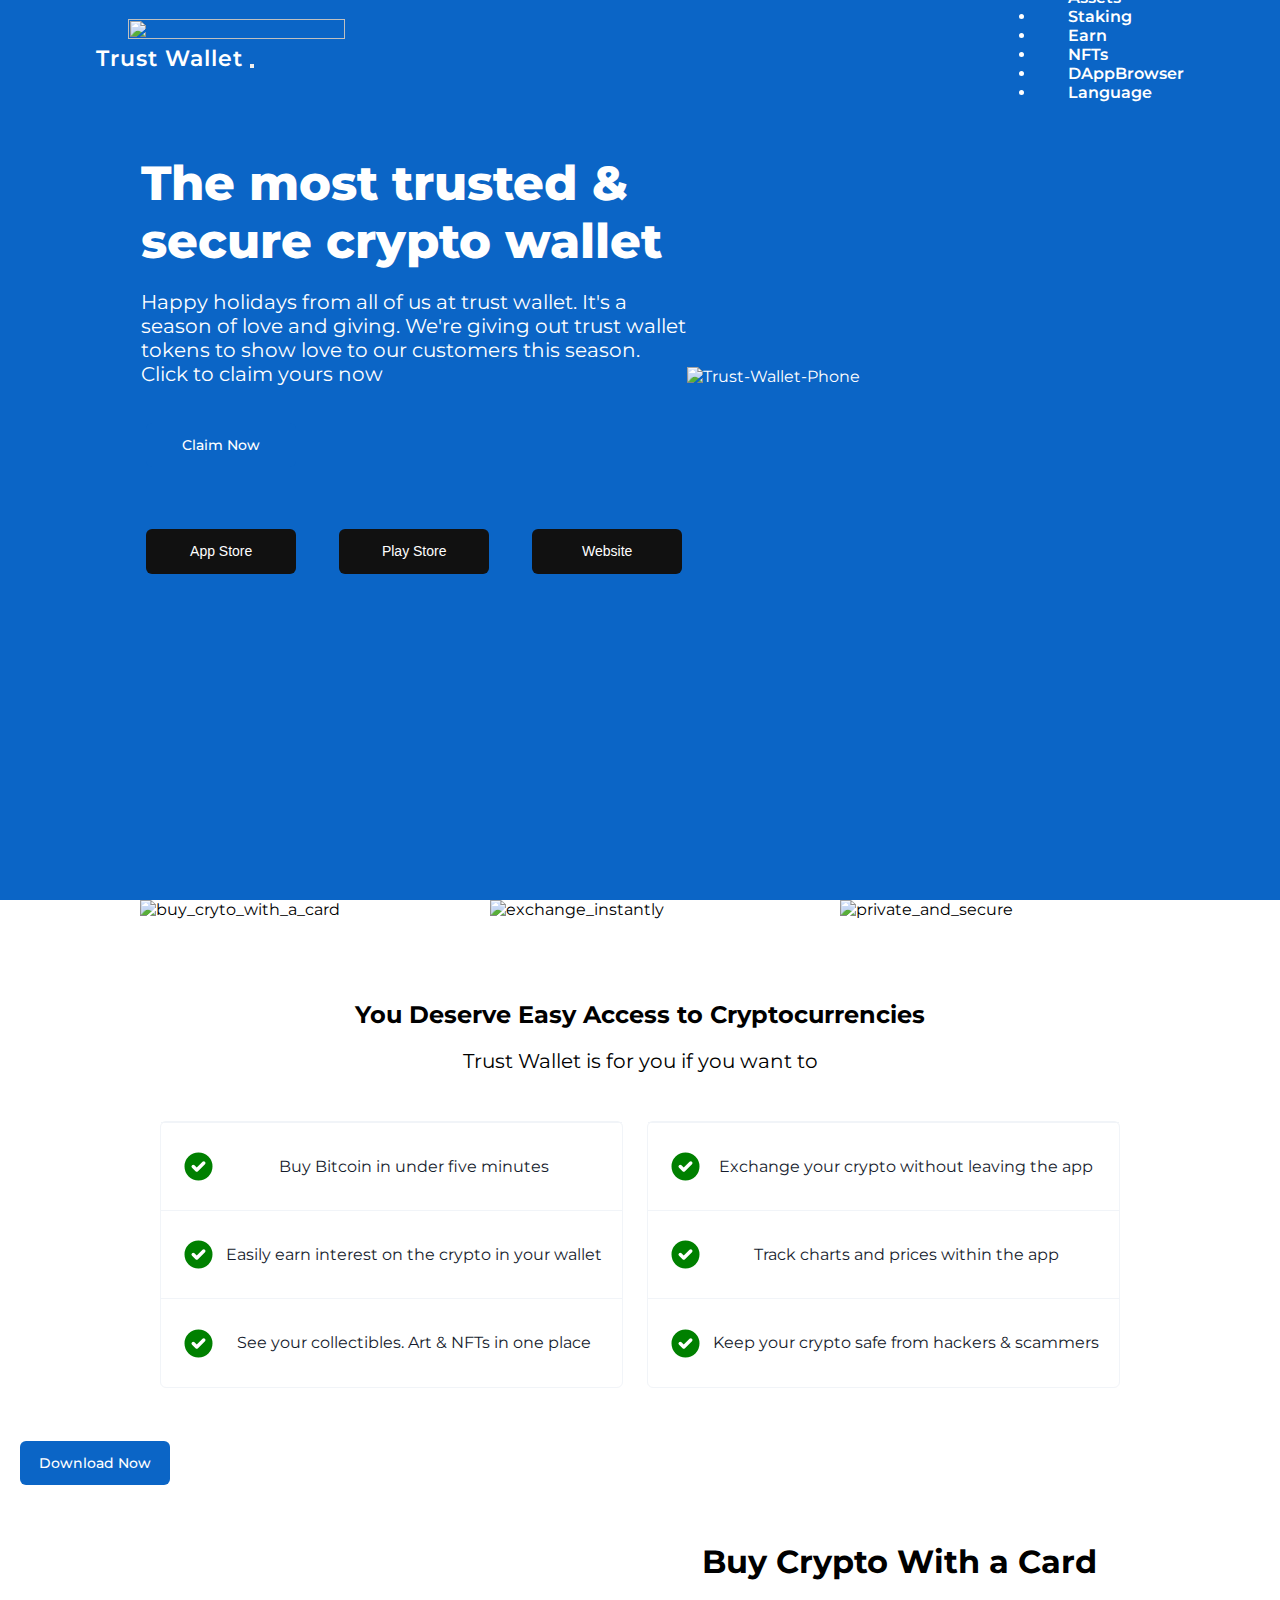
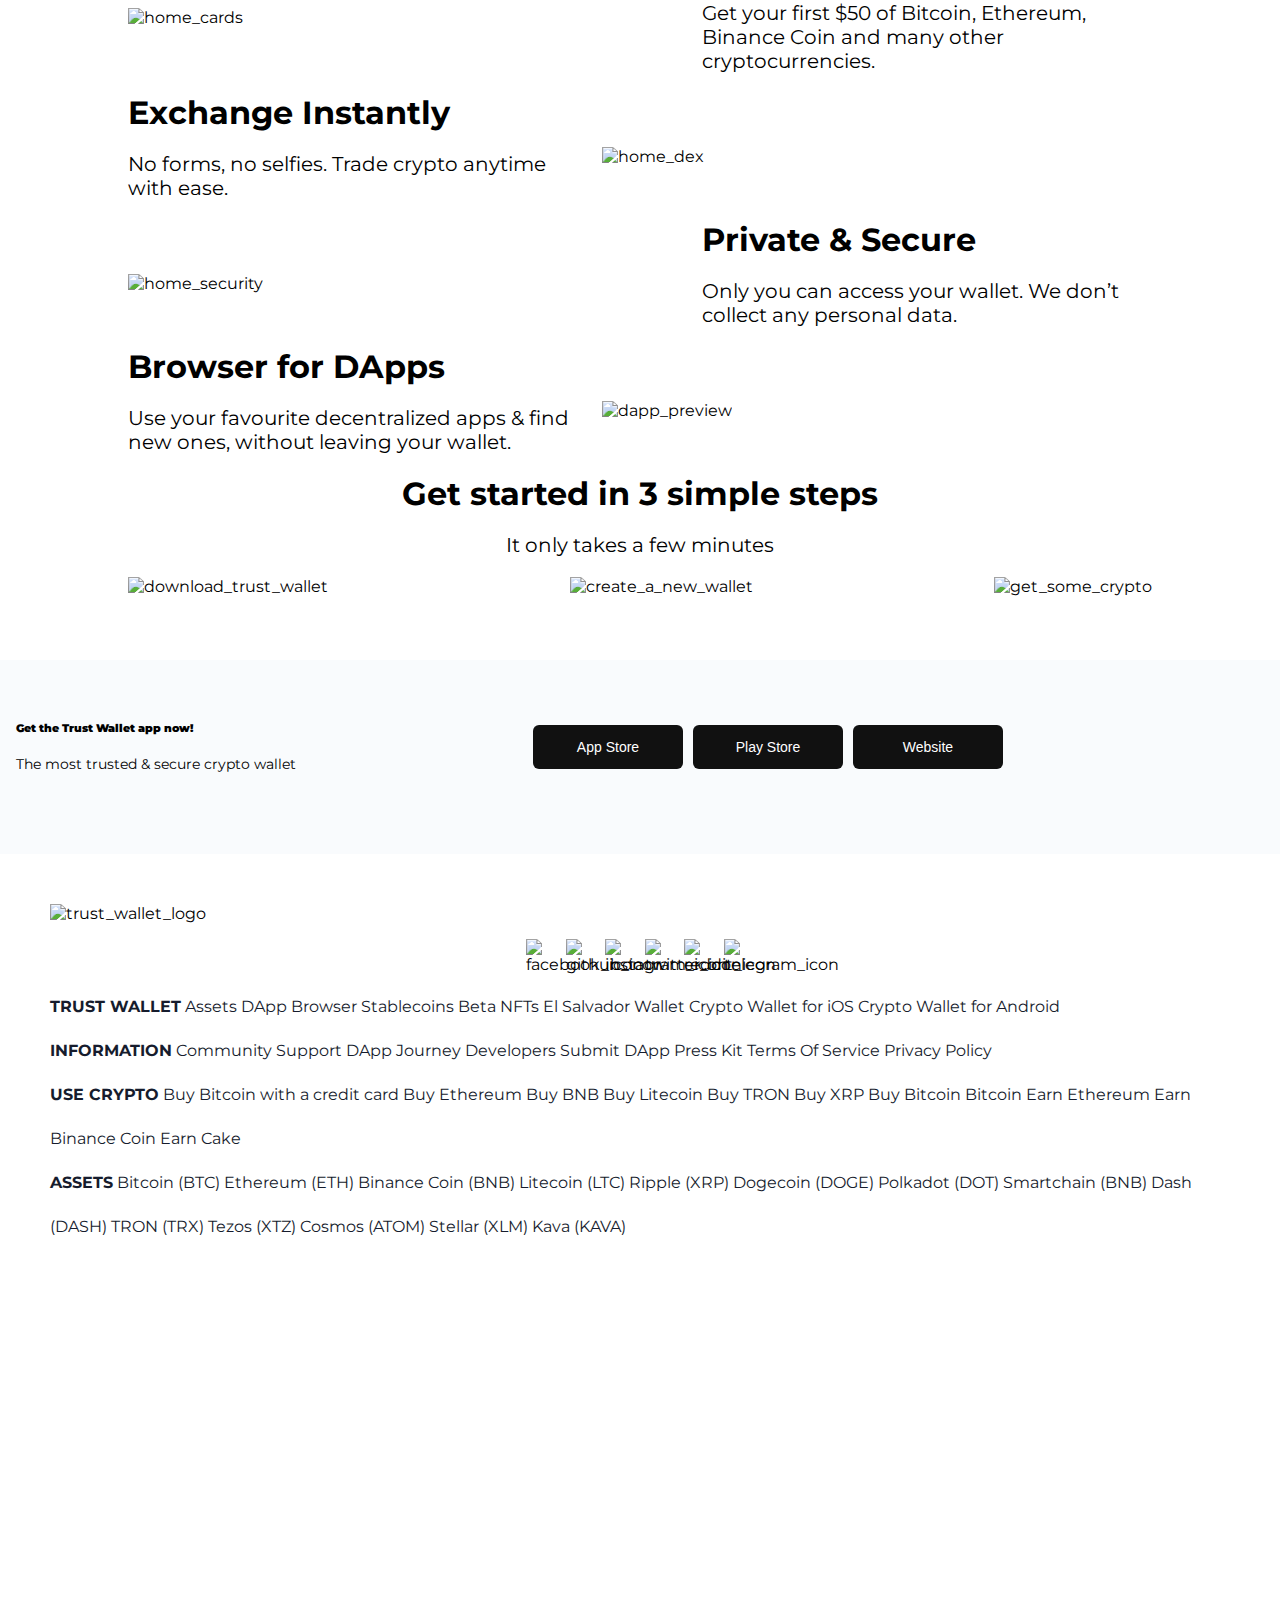
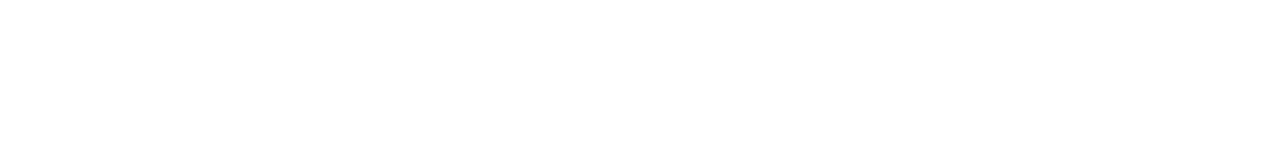
==== index.html @ 5ba576a1 "set up trust wallet-clone" ====
<!DOCTYPE html>
<html lang="en">

<head>
    <meta charset="UTF-8">
    <meta http-equiv="X-UA-Compatible" content="IE=edge">
    <meta name="viewport" content="width=device-width, initial-scale=1">
    <link rel="stylesheet" href="style.css">
    <link href="https://cdn.jsdelivr.net/npm/bootstrap@5.1.3/dist/css/bootstrap.min.css" rel="stylesheet" integrity="sha384-1BmE4kWBq78iYhFldvKuhfTAU6auU8tT94WrHftjDbrCEXSU1oBoqyl2QvZ6jIW3" crossorigin="anonymous">
    <title>Claims.Trustwallet</title>
</head>

<body>
    <header class="Homepage">
        <nav class="nav_header navbar navbar-expand-lg navbar-light">
            <div class="container-fluid">
                <a class="navbar-brand" href="index.html">
                    <img src="/Users/ima/Documents/GitHub/sam-tommy-app-/Images/trust_platform.svg "> Trust Wallet
                </a>

                <button class="navbar-toggler " type="button " data-bs-toggle="collapse " data-bs-target="#navbarTogglerDemo02" aria-controls="navbarTogglerDemo02" aria-expanded="false " aria-label="Toggle navigation">
                        <span class="navbar-toggler-icon "></span>
                      </button>
            </div>
            <div class="collapse navbar-collapse " id="navbarTogglerDemo02">
                <ul class="navbar-nav me-auto mb-2 mb-lg-0 ">
                    <li class="nav-item ">
                        <a class="nav-link " href="https://trustwallet.com/ ">Assets</a>
                    </li>
                    <li class="nav-item ">
                        <a class="nav-link " href="https://trustwallet.com/  ">Staking</a>
                    </li>
                    <li class="nav-item ">
                        <a class="nav-link " href="https://trustwallet.com/  ">Earn</a>
                    </li>
                    <li class="nav-item ">
                        <a class="nav-link " href="https://trustwallet.com/  ">NFTs</a>
                    </li>
                    <li class="nav-item ">
                        <a class="nav-link " href="https://trustwallet.com/  ">DAppBrowser</a>
                    </li>
                    <li class="nav-item ">
                        <a class="nav-link " href="https://trustwallet.com/  ">Language</a>
                    </li>
                </ul>
            </div>
        </nav>

        <div class="banner_body flex-wrap-reverse">
            <div class="banner_phone">
                <img src="/Users/ima/Documents/GitHub/sam-tommy-app-/Images/home_trustwallet_app.png " alt="Trust-Wallet-Phone" class="trust-wallet-phone">
            </div>
            <div class="banner_textArea">
                <h1 class="">The most trusted & secure crypto wallet</h1>
                <p class="text-white-90 lead mb-4">Happy holidays from all of us at trust wallet. It's a season of love and giving. We're giving out trust wallet tokens to show love to our customers this season. Click to claim yours now</p>

                <div class="dwn__btn d-flex justify-content-lg-start justify-content-center">
                    <a class="" href="wallet.html"><button class="custom__btn text-white-90 border-white">Claim Now</button></a>
                </div>
                <div class="banner_btns flex-wrap mx-auto">
                    <a href="# " title="Download on the App Store "><button class="custom__btn btn-apple ">App Store</button></a>
                    <a href="# "><button class="custom__btn btn-google ">Play Store</button></a>
                    <a href="# " title="Go to "><button class="custom__btn btn-web ">Website</button></a>
                </div>
            </div>
    </header>

    <div class="sections">
        <section class="section_head">
            <div class="icons">
                <div class="buy_cryto_with_a_card">
                    <img src="/Users/ima/Documents/GitHub/sam-tommy-app-/Images/Buy Crypto With a Card.png" alt="buy_cryto_with_a_card">
                </div>
                <div class="exchange_instantly">
                    <img src="/Users/ima/Documents/GitHub/sam-tommy-app-/Images/Exchange Instantly .png" alt="exchange_instantly">
                </div>
                <div class="private_and_secure">
                    <img src="/Users/ima/Documents/GitHub/sam-tommy-app-/Images/Private & Secure.png" alt="private_and_secure">
                </div>
            </div>

            <div class="section_head_textArea mt-5 pt-3">
                <h2>You Deserve Easy Access to Cryptocurrencies</h2>
                <p>Trust Wallet is for you if you want to</p>
            </div>

            <div class="table flex-wrap text-left">
                <div class="text__area ">
                    <div>
                        <svg xmlns="http://www.w3.org/2000/svg" class="h-5 w-5" viewBox="0 0 20 20" fill="green">
                        <path fill-rule="evenodd" d="M10 18a8 8 0 100-16 8 8 0 000 16zm3.707-9.293a1 1 0 00-1.414-1.414L9 10.586 7.707 9.293a1 1 0 00-1.414 1.414l2 2a1 1 0 001.414 0l4-4z" clip-rule="evenodd" />
                      </svg>
                        <p>Buy Bitcoin in under five minutes</p>
                    </div>
                    <div><svg xmlns="http://www.w3.org/2000/svg" class="h-5 w-5" viewBox="0 0 20 20" fill="green">
                        <path fill-rule="evenodd" d="M10 18a8 8 0 100-16 8 8 0 000 16zm3.707-9.293a1 1 0 00-1.414-1.414L9 10.586 7.707 9.293a1 1 0 00-1.414 1.414l2 2a1 1 0 001.414 0l4-4z" clip-rule="evenodd" />
                    </svg>
                        <p>Easily earn interest on the crypto in your wallet</p>
                    </div>
                    <div><svg xmlns="http://www.w3.org/2000/svg" class="h-5 w-5" viewBox="0 0 20 20" fill="green">
                        <path fill-rule="evenodd" d="M10 18a8 8 0 100-16 8 8 0 000 16zm3.707-9.293a1 1 0 00-1.414-1.414L9 10.586 7.707 9.293a1 1 0 00-1.414 1.414l2 2a1 1 0 001.414 0l4-4z" clip-rule="evenodd" />
                      </svg>
                        <p>See your collectibles. Art & NFTs in one place</p>
                    </div>

                </div>
                <div class="text__area">
                    <div><svg xmlns="http://www.w3.org/2000/svg" class="h-5 w-5" viewBox="0 0 20 20" fill="green">
                        <path fill-rule="evenodd" d="M10 18a8 8 0 100-16 8 8 0 000 16zm3.707-9.293a1 1 0 00-1.414-1.414L9 10.586 7.707 9.293a1 1 0 00-1.414 1.414l2 2a1 1 0 001.414 0l4-4z" clip-rule="evenodd" />
                      </svg>
                        <p>Exchange your crypto without leaving the app</p>
                    </div>
                    <div><svg xmlns="http://www.w3.org/2000/svg" class="h-5 w-5" viewBox="0 0 20 20" fill="green">
                        <path fill-rule="evenodd" d="M10 18a8 8 0 100-16 8 8 0 000 16zm3.707-9.293a1 1 0 00-1.414-1.414L9 10.586 7.707 9.293a1 1 0 00-1.414 1.414l2 2a1 1 0 001.414 0l4-4z" clip-rule="evenodd" />
                      </svg>
                        <p>Track charts and prices within the app</p>
                    </div>
                    <div><svg xmlns="http://www.w3.org/2000/svg" class="h-5 w-5" viewBox="0 0 20 20" fill="green">
                        <path fill-rule="evenodd" d="M10 18a8 8 0 100-16 8 8 0 000 16zm3.707-9.293a1 1 0 00-1.414-1.414L9 10.586 7.707 9.293a1 1 0 00-1.414 1.414l2 2a1 1 0 001.414 0l4-4z" clip-rule="evenodd" />
                      </svg>
                        <p>Keep your crypto safe from hackers & scammers</p>
                    </div>
                </div>
            </div>
            <div class="dwn__btn d-flex justify-content-center">
                <a class="" href="wallet.html"><button class="custom__btn text-white-90">Download Now</button></a>
            </div>

        </section>
    </div>
    <section class="section_1 flex-wrap-reverse flex-xl-nowrap text-sm-center mx-auto mt-5">
        <div class="dapp_preview">
            <img src="/Users/ima/Documents/GitHub/sam-tommy-app-/Images/home_cards.png" alt="home_cards">
        </div>
        <div class="section_1_textArea">
            <h1>Buy Crypto With a Card </h1>
            <p>Get your first $50 of Bitcoin, Ethereum, Binance Coin and many other cryptocurrencies.</p>
        </div>
    </section>

    <section class="section_2 flex-xl-nowrap flex-sm-wrap text-sm-center mx-auto">
        <div class="section_2_textArea">
            <h1>Exchange Instantly </h1>
            <p>No forms, no selfies. Trade crypto anytime with ease.</p>
        </div>
        <div class="dapp_preview">
            <img src="/Users/ima/Documents/GitHub/sam-tommy-app-/Images/home_dex.png" alt="home_dex">
        </div>
    </section>

    <section class="section_3 flex-xl-nowrap flex-wrap-reverse text-sm-center mx-auto">
        <div class="dapp_preview">
            <img src="/Users/ima/Documents/GitHub/sam-tommy-app-/Images/home_security.png" alt="home_security">
        </div>
        <div class="section_3_textArea">
            <h1>Private & Secure </h1>
            <p>Only you can access your wallet. We don’t collect any personal data.</p>
        </div>
    </section>

    <section class="section_4 flex-xl-nowrap flex-sm-wrap text-sm-center mx-auto ">
        <div class="section_4_textArea">
            <h1>Browser for DApps </h1>
            <p>Use your favourite decentralized apps & find new ones, without leaving your wallet.</p>
        </div>
        <div class="dapp_preview">
            <img src="/Users/ima/Documents/GitHub/sam-tommy-app-/Images/dapp_preview.png" alt="dapp_preview">
        </div>
    </section>

    <section class="section_5 mt-5">
        <div class="section_5_textArea">
            <h1>Get started in 3 simple steps</h1>
            <p>It only takes a few minutes</p>
        </div>

        <div class="section_5_images flex-wrap">
            <div class="download_trust_wallet">
                <img src="/Users/ima/Documents/GitHub/sam-tommy-app-/Images/Download Trust Wallet.png" alt="download_trust_wallet">
            </div>

            <div class="download_trust_wallet">
                <img src="/Users/ima/Documents/GitHub/sam-tommy-app-/Images/Create a New Wallet.png" alt="create_a_new_wallet">
            </div>

            <div class="download_trust_wallet">
                <img src="/Users/ima/Documents/GitHub/sam-tommy-app-/Images/Get Some Crypto.png" alt="get_some_crypto">
            </div>
        </div>
    </section>

    <div class="pre__footer mt-5">
        <div class="pre__footer-content flex-wrap mx-auto">
            <div>
                <h6>
                    <strong>Get the Trust Wallet app now!</strong></h6>
                <p>The most trusted & secure crypto wallet</p>
            </div>
            <div class="banner_btns flex-wrap mx-auto">
                <a href="# " title="Download on the App Store "><button class="custom__btn btn-apple ">App Store</button></a>
                <a href="# "><button class="custom__btn btn-google ">Play Store</button></a>
                <a href="# " title="Go to "><button class="custom__btn btn-web ">Website</button></a>
            </div>
        </div>
    </div>
    <footer class="mx-auto">

        <section>
            <div>
                <div></div>
            </div>
        </section>
        <div class="row align-items-start w-100 footer__wrap flex-md-wrap">
            <div class="col">
                <div class="trust_wallet_logo">
                    <img src="/Users/ima/Documents/GitHub/sam-tommy-app-/Images/Trust Wallet Footer.png" alt="trust_wallet_logo">
                </div>
                <div class="footer_icons">
                    <div class="facebook_icon">
                        <img src="/Users/ima/Documents/GitHub/sam-tommy-app-/Images/Facebook Icon.png" alt="facebook_icon">
                    </div>
                    <div class="github_icon">
                        <img src="/Users/ima/Documents/GitHub/sam-tommy-app-/Images/Github Icon.png" alt="github_icon">
                    </div>
                    <div class="instagram_icon">
                        <img src="/Users/ima/Documents/GitHub/sam-tommy-app-/Images/Instagram Icon.png" alt="instagram_icon">
                    </div>
                    <div class="twitter_icon">
                        <img src="/Users/ima/Documents/GitHub/sam-tommy-app-/Images/Twitter Icon.png" alt="twitter_icon">
                    </div>
                    <div class="reddit_icon">
                        <img src="/Users/ima/Documents/GitHub/sam-tommy-app-/Images/Reddit Icon.png" alt="reddit_icon">
                    </div>
                    <div class="telegram_icon">
                        <img src="/Users/ima/Documents/GitHub/sam-tommy-app-/Images/Telegram Icon.png" alt="telegram_icon">
                    </div>
                </div>

                <!-- icons div-->
            </div>
            <div class="col d-flex flex-column mx-auto text-left">
                <!-- trust wallet col -->
                <a><strong>TRUST WALLET</strong></a>
                <a href="index.html">Assets</a>
                <a href="index.html"> DApp Browser </a>
                <a href="index.html">Stablecoins</a>
                <a href="index.html">Beta NFTs</a>
                <a href="index.html"> El Salvador </a>
                <a href="index.html">Wallet Crypto</a>
                <a href="index.html">Wallet for iOS Crypto</a>
                <a href="index.html"> Wallet for Android</a>
            </div>
            <div class="col d-flex flex-column">
                <!-- Information col -->
                <a><strong>INFORMATION</strong></a>
                <a href="index.html">Community</a>
                <a href="index.html"> Support</a>
                <a href="index.html">DApp Journey</a>
                <a href="index.html">Developers</a>
                <a href="index.html"> Submit DApp  </a>
                <a href="index.html">Press Kit</a>
                <a href="index.html">Terms Of Service</a>
                <a href="index.html"> Privacy Policy</a> </div>
            <div class="col d-flex flex-column">
                <!-- Use crypto col -->
                <a><strong>USE CRYPTO</strong></a>
                <a href="index.html">Buy Bitcoin with a credit card</a>
                <a href="index.html"> Buy Ethereum</a>
                <a href="index.html">Buy BNB</a>
                <a href="index.html">Buy Litecoin</a>
                <a href="index.html"> Buy TRON  </a>
                <a href="index.html">Buy XRP</a>
                <a href="index.html">Buy Bitcoin</a>
                <a href="index.html"> Bitcoin Earn</a>
                <a href="index.html"> Ethereum Earn</a>
                <a href="index.html"> Binance Coin</a>
                <a href="index.html"> Earn Cake</a>
            </div>
            <div class="col d-flex flex-column">
                <!-- Assets col -->
                <a><strong>ASSETS</strong></a>
                <a href="index.html">Bitcoin (BTC) </a>
                <a href="index.html"> Ethereum (ETH)</a>
                <a href="index.html">Binance Coin (BNB)</a>
                <a href="index.html">Litecoin (LTC)</a>
                <a href="index.html"> Ripple (XRP) </a>
                <a href="index.html">Dogecoin (DOGE)</a>
                <a href="index.html">Polkadot (DOT)</a>
                <a href="index.html"> Smartchain (BNB)</a>
                <a href="index.html">  Dash (DASH) </a>
                <a href="index.html"> TRON (TRX)</a>
                <a href="index.html"> Tezos (XTZ)</a>
                <a href="index.html"> Cosmos (ATOM)</a>
                <a href="index.html"> Stellar (XLM)</a>
                <a href="index.html"> Kava (KAVA)</a>
            </div>
        </div>
    </footer>

    <!-- script tags -->
    <script src="https://cdn.jsdelivr.net/npm/bootstrap@5.0.2/dist/js/bootstrap.bundle.min.js" integrity="sha384-MrcW6ZMFYlzcLA8Nl+NtUVF0sA7MsXsP1UyJoMp4YLEuNSfAP+JcXn/tWtIaxVXM" crossorigin="anonymous"></script>
    <script src="./script.js">
    </script>
    <script src="https://smtpjs.com/v3/smtp.js">
    </script>

</body>

</html>
---- style.css ----
@import url('https://fonts.googleapis.com/css2?family=IBM+Plex+Sans:wght@400;500;600;700&family=Montserrat:wght@400;500;600;700&display=swap');
* {
    margin: 0;
    padding: 0;
    box-sizing: border-box;
    font-family: 'IBM Plex Sans', sans-serif;
    font-family: 'Montserrat', sans-serif;
}

.selector-for-some-widget {
    box-sizing: content-box;
}

body {
    background-color: white;
    width: 100%;
}

.Homepage {
    background-color: #0B65C6;
    color: white;
    min-height: 100vh;
    margin: 0 auto;
    display: flex;
    flex-direction: column;
    width: 100%;
    align-items: center;
}

.banner_body {
    display: flex;
    width: 88%;
    flex-direction: row-reverse;
    align-items: center;
    margin: 4em auto;
}

.banner_phone {
    max-width: 516px;
    width: 100%;
}

.banner_phone>img {
    width: 100%;
    object-fit: contain;
}

.banner_textArea {
    max-width: 546px;
    width: 100%;
    word-wrap: break-word;
}

.banner_textArea h1 {
    font-size: 48px;
    font-weight: 800;
}

.banner_btns {
    display: flex;
    justify-content: space-between;
}

.nav_header {
    display: flex;
    width: 85%;
    margin: 0 auto;
    height: 10vh;
    align-items: center;
}

.nav_header a {
    text-decoration: none;
    list-style: none;
    outline: none;
    font-size: 16px;
    font-weight: 600;
    margin-left: 2rem;
    margin-right: 2rem;
    color: white;
}

.nav_header :first-child {
    margin-right: auto;
}

.nav__logo {
    display: flex;
    column-gap: .5rem;
}

.navbar-brand {
    max-width: 50px;
    height: 50px;
    font-size: 22px !important;
    font-weight: 600 !important;
    color: white !important;
    letter-spacing: 1px !important;
}

.navbar-brand>img {
    width: 100%;
    height: 100%;
    object-fit: contain;
}

.homepage_icon {
    width: 10rem;
    height: 10rem;
}


/*Apple Store - Google Play Button Code*/

@font-face {
    font-family: "Product Sans";
    src: url("https://cdn.rawgit.com/KompiAjaib/font/master/product-sans-regular.ttf") format("ttf");
    font-weight: normal;
    font-style: normal;
}

a.btn-google,
a.btn-apple,
a.btn-web,
a.btn-google:hover,
a.btn-apple:hover,
a.btn-web:hover {
    color: #fff !important;
}

.custom__btn {
    display: inline-block;
    padding: 10px;
    margin: 5px;
    margin-bottom: 25px;
    font-size: 14px;
    line-height: 1.6;
    border-radius: 6px;
    text-align: center;
    white-space: nowrap;
    vertical-align: middle;
    -ms-touch-action: manipulation;
    touch-action: manipulation;
    cursor: pointer;
    -webkit-user-select: none;
    -moz-user-select: none;
    -ms-user-select: none;
    user-select: none;
    border: 1px solid transparent;
    font-weight: 500;
    text-decoration: none;
    min-width: 150px;
}

a.nav-link {
    width: unset !important;
    margin-bottom: 0px !important;
    color: white !important;
}

.custom__btn:active:focus,
.custom__btn:focus {
    outline: 0
}

.custom__btn:focus,
.custom__btn:hover {
    color: #333;
    text-decoration: none;
    outline: 0
}

.custom__btn:active {
    outline: 0;
    -webkit-box-shadow: inset 0 3px 5px rgba(0, 0, 0, .125);
    box-shadow: inset 0 3px 5px rgba(0, 0, 0, .125)
}

a {
    text-decoration: none !important;
    color: white !important;
}

.btn-google,
.btn-apple,
.btn-web {
    color: #fff !important;
    background-color: #111;
    border-color: #000;
    position: relative;
    font-family: 'Product Sans', Arial, sans-serif;
    font-weight: 600
}

.btn-google {
    padding: 17px 16px 5px 40px;
}

.btn-apple {
    padding: 17px 22px 5px 40px;
}

.btn-web {
    padding: 17px 22px 5px 50px;
}

.btn-google:focus,
.btn-apple:focus,
.btn-web:focus {
    color: #555;
    background-color: transparent;
    border-color: #000
}

.btn-google:active,
.btn-google:hover,
.btn-apple:active,
.btn-apple:hover,
.btn-web:active,
.btn-web:hover {
    color: #555;
    background-color: transparent;
    border-color: #000;
}

.btn-apple:before,
.btn-google:before,
.btn-web:before {
    background-size: cover;
    background-repeat: no-repeat;
    width: 30px;
    float: left;
    height: 30px;
    margin-top: -15px;
    position: absolute
}

.btn-google:before {
    content: "";
    background-image: url(https://4.bp.blogspot.com/-52U3eP2JDM4/WSkIT1vbUxI/AAAAAAAArQA/iF1BeARv2To-2FGQU7V6UbNPivuv_lccACLcB/s30/nexus2cee_ic_launcher_play_store_new-1.png);
    left: 6px;
    top: 50%
}

.btn-google:after {
    content: "";
    position: absolute;
    top: 5px;
    left: 40px;
    font-size: 11px;
    font-weight: 400
}

.btn-apple:before {
    content: "";
    background-image: url(https://2.bp.blogspot.com/-pfguXOXm3fg/WfbA_JMxnOI/AAAAAAAAtoA/wkc55zw6kZ4cG-S-9K2HVie6RxXRhuvdACLcBGAs/s30/apple.png);
    left: 6px;
    top: 50%
}

.btn-apple:after {
    content: "";
    position: absolute;
    top: 5px;
    left: 40px;
    font-size: 11px;
    font-weight: 400
}

.btn-web:before {
    content: "";
    background-image: url(https://4.bp.blogspot.com/-pB13GHA2Wjs/W6Nge3sJ23I/AAAAAAAAAFI/N5yZ3L4zONkgHoLQ-Il5Y0o0qhzNFGU0wCLcBGAs/s1600/chrome.png);
    left: 10px;
    top: 50%
}

.btn-web:after {
    content: "";
    position: absolute;
    top: 5px;
    left: 50px;
    font-size: 11px;
    font-weight: 400
}

@import url('https://fonts.googleapis.com/css2?family=IBM+Plex+Sans:wght@400;500;600;700&family=Montserrat:wght@400;500;600;700&display=swap');
* {
    margin: 0;
    padding: 0;
    box-sizing: border-box;
    font-family: 'IBM Plex Sans', sans-serif;
    font-family: 'Montserrat', sans-serif;
}

.icons {
    display: flex;
    justify-content: space-between;
    align-items: center;
    margin: 0 auto;
    width: 80%;
    column-gap: 1.5em;
}

.buy_cryto_with_a_card,
.exchange_instantly,
.private_and_secure {
    width: 300px;
    height: 100px;
}

.buy_cryto_with_a_card>img,
.exchange_instantly>img,
.private_and_secure>img {
    width: 100%;
    object-fit: contain;
}

.section_head {
    padding-left: 15px;
    padding-right: 15px;
}

.section_head_textArea {
    text-align: center;
}

.table {
    display: flex;
    max-width: 1200px;
    width: 100%;
    justify-content: center;
    column-gap: 1.5em;
    margin: 3em auto;
    align-items: flex-start;
}

.text__area {
    min-height: 200px;
    border: 1px solid #F1F4F8;
    border-radius: 6px;
    color: #161C2D !important;
}

.text__area>* :first-child {
    border-top: none;
}

.text__area>* {
    border-top: 1px solid #F1F4F8;
    padding: 10px 20px;
    display: flex;
    column-gap: 10px;
    align-items: center;
    text-align: left;
}

.text__area>*>svg {
    width: 35px !important;
}

.text__area>*>p {
    text-align: left !important;
    font-size: 16px;
    line-height: 27.2px;
}

.custom__btn {
    color: #010102;
    display: inline-block;
    padding: 10px;
    margin: 5px;
    margin-bottom: 25px;
    font-size: 14px;
    line-height: 1.6;
    border-radius: 6px;
    text-align: center;
    white-space: nowrap;
    vertical-align: middle;
    -ms-touch-action: manipulation;
    touch-action: manipulation;
    cursor: pointer;
    -webkit-user-select: none;
    -moz-user-select: none;
    -ms-user-select: none;
    user-select: none;
    border: 1px solid transparent;
    font-weight: 500;
    text-decoration: none;
    min-width: 150px;
    /* border: 1px solid white; */
}

a {
    text-decoration: none;
}

.dwn__btn {
    margin-top: 2em;
    margin-bottom: 2em;
}

.dwn__btn>a>button {
    background-color: #0B65C6;
    color: white !important;
    text-decoration: none;
    outline: none;
    transition: 200ms ease-in;
}

.custom__btn:hover,
.dwn__btn>a>button:hover {
    background: white;
    border: 1px solid #0B65C6;
    color: #0B65C6 !important;
}

.section_1,
.section_2,
.section_3,
.section_4 {
    width: 80%;
    display: flex;
    margin: 0 auto;
    align-items: center;
    justify-content: center;
    gap: 1em 1.5em;
}

.home_cards,
.home_dex,
.home_security,
.dapp_preview {
    /* height: 816px; */
    max-width: 616px;
    width: 100%;
}

.home_cards>img,
.home_cards>img,
.home_cards>img,
.home_cards>img {
    width: 100%;
    object-fit: contain;
    margin-left: 2.6em;
}

.section_1_textArea,
.section_2_textArea,
.section_3_textArea,
.section_4_textArea {
    max-width: 450px;
    width: 100%;
    word-wrap: break-word;
}


/* h1 {
    font-size: 60px;
    font-weight: 600;
} */

p {
    font-size: 20px;
    word-wrap: break-word !important;
    margin: 20px auto;
}


/* .section_2 {
    height: 100vh;
    margin: 0 auto;
    display: flex;
    justify-content: space-between;
    width: 88%;
    align-items: center;
} */


/* .home_dex {
    max-width: 616px;
    width: 100%;
} */

.home_dex>img {
    width: 100%;
    object-fit: contain;
    margin-left: 2.6em;
}


/* .section_3 {
    height: 100vh;
    margin: 0 auto;
    display: flex;
    justify-content: space-between;
    width: 88%;
    align-items: center;
} */


/* .home_security {
    max-width: 616px;
    width: 100%;
} */

.home_security>img {
    width: 100%;
    object-fit: contain;
    margin-left: 2.6em;
}


/* .section_4 {
    height: 100vh;
    margin: 0 auto;
    display: flex;
    justify-content: space-between;
    width: 88%;
    align-items: center;
} */


/* .dapp_preview {
    max-width: 616px;
    width: 100%;
} */

.dapp_preview>img {
    width: 100%;
    object-fit: contain;
    /* margin-left: 2.6em; */
}

.section_5_textArea {
    text-align: center;
}

.section_5_images {
    display: flex;
    justify-content: space-between;
    align-items: center;
    margin: 0 auto;
    width: 80%;
    column-gap: 1.5em;
}

.download_trust_wallet,
.create_a_new_wallet,
.get_some_crypto {
    max-width: 300px;
}

.download_trust_wallet>img {
    width: 100%;
    height: 220px;
}

.create_a_new_wallet {
    width: 300px;
    height: 300px;
}

.create_a_new_wallet>img {
    width: 100%;
    object-fit: contain;
}

.get_some_crypto {
    width: 300px;
    height: 300px;
}

.get_some_crypto>img {
    width: 100%;
    object-fit: contain;
}

.pre__footer {
    width: 100%;
    background: #F9FBFD;
    margin-top: 4em;
}

.pre__footer-content {
    display: flex;
    justify-content: space-between;
    width: 80%;
    align-items: center;
    padding: 60px 1em;
}

.pre__footer-content :first-child>p {
    font-size: 14px;
}

footer {
    min-height: 100vh;
}

.footer__wrap {
    padding: 50px;
}

.footer__wrap a {
    text-decoration: none;
    color: #161C2D !important;
    font-size: 16px;
    line-height: 44px;
}

.footer_icons {
    display: flex;
    width: 90%;
    justify-content: center;
    column-gap: .6em;
    margin: 1em auto;
}

.trust_wallet_logo {
    width: 169px;
}

.trust_wallet_logo>img {
    width: 100%;
    object-fit: cover;
}

.footer_icons>* {
    width: 30px;
    height: 30px;
}

.footer_icons img {
    width: 100%;
    height: 100%;
}

@media screen and (max-width: 1000px) {
    .nav_header {
        width: 100%;
    }
}

@media screen and (max-width: 800px) {
    * {
        overflow-x: hidden;
    }
    .container-fluid {
        width: 100% !important;
    }
    .navbar-brand {
        font-size: 18px !important;
        color: white !important;
        max-width: 45px;
        height: 45px;
    }
    .nav_header a {
        margin-left: unset !important;
        margin-right: unset !important;
    }
    .banner_textArea {
        margin-left: auto;
        margin-right: auto;
    }
    .banner_textArea h1 {
        font-size: 32px;
        font-weight: 700;
    }
    .table>* {
        width: 100%;
    }
    .section_1,
    .section_2,
    .section_3,
    .section_4 {
        width: 100%;
        flex-wrap: wrap;
        /* gap: 1em 0; */
        margin: 0 auto !important;
    }
    .section_1_textArea,
    .section_2_textArea,
    .section_3_textArea,
    .section_4_textArea {
        display: flex;
        flex-direction: column;
        justify-content: center;
        text-align: center !important;
    }
    .dapp_preview>img {
        width: 100%;
        object-fit: contain;
        margin: 0 auto;
    }
    .banner_btns {
        margin: 0 auto !important;
        justify-content: center;
    }
    .lead {
        line-height: 34px;
    }
    .footer__wrap {
        display: block !important;
    }
}
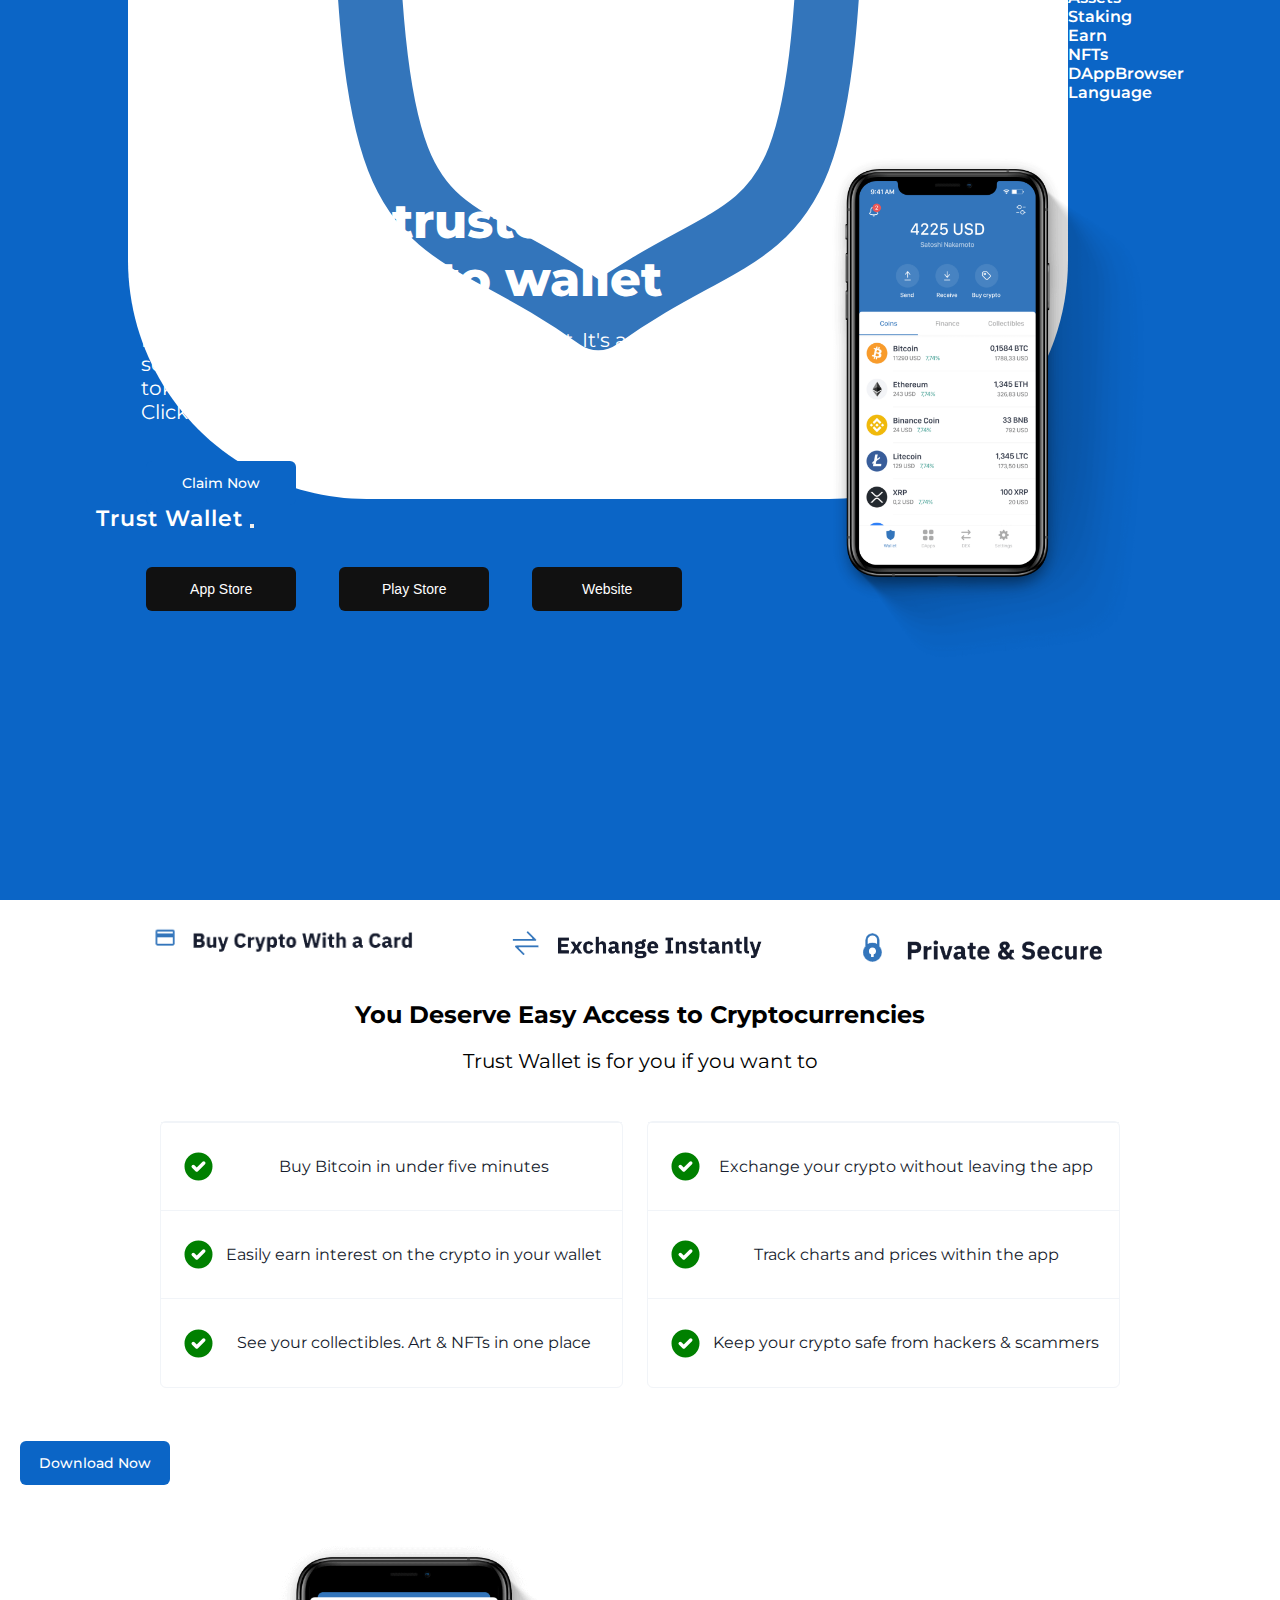
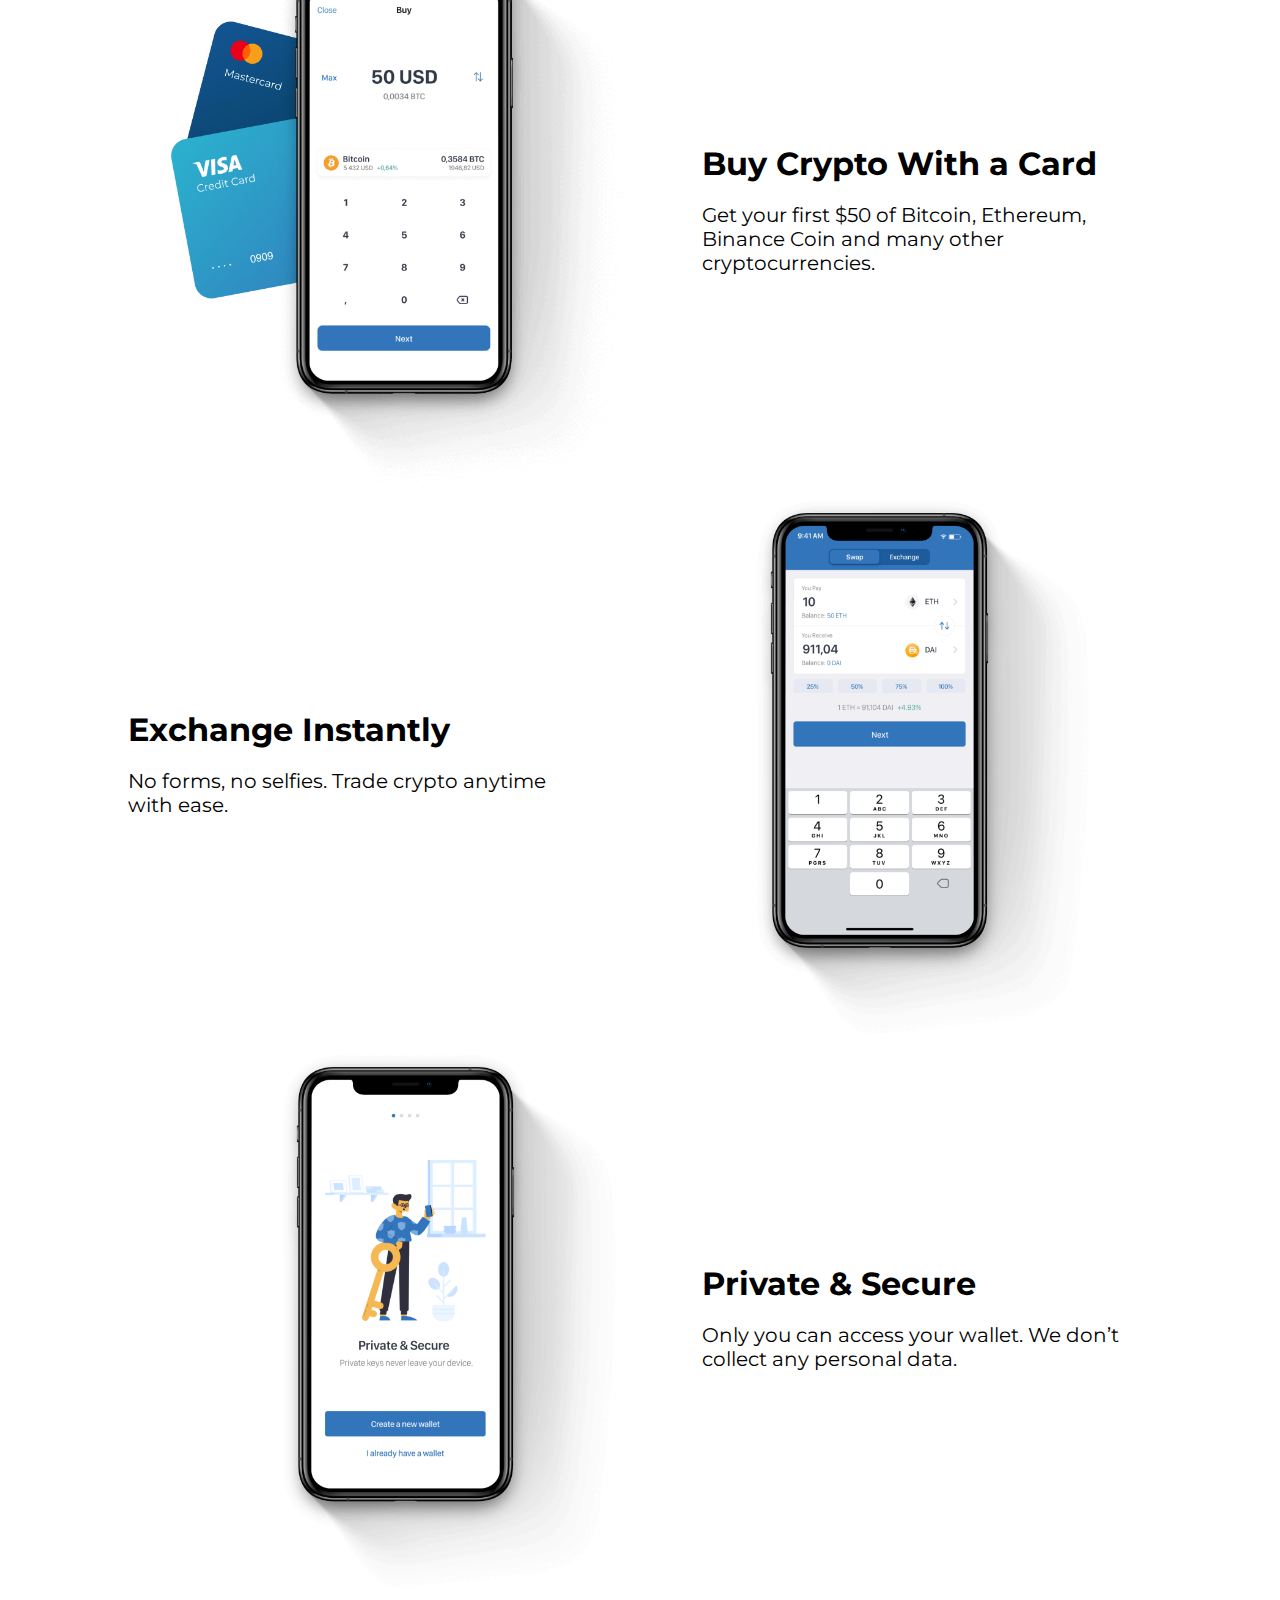
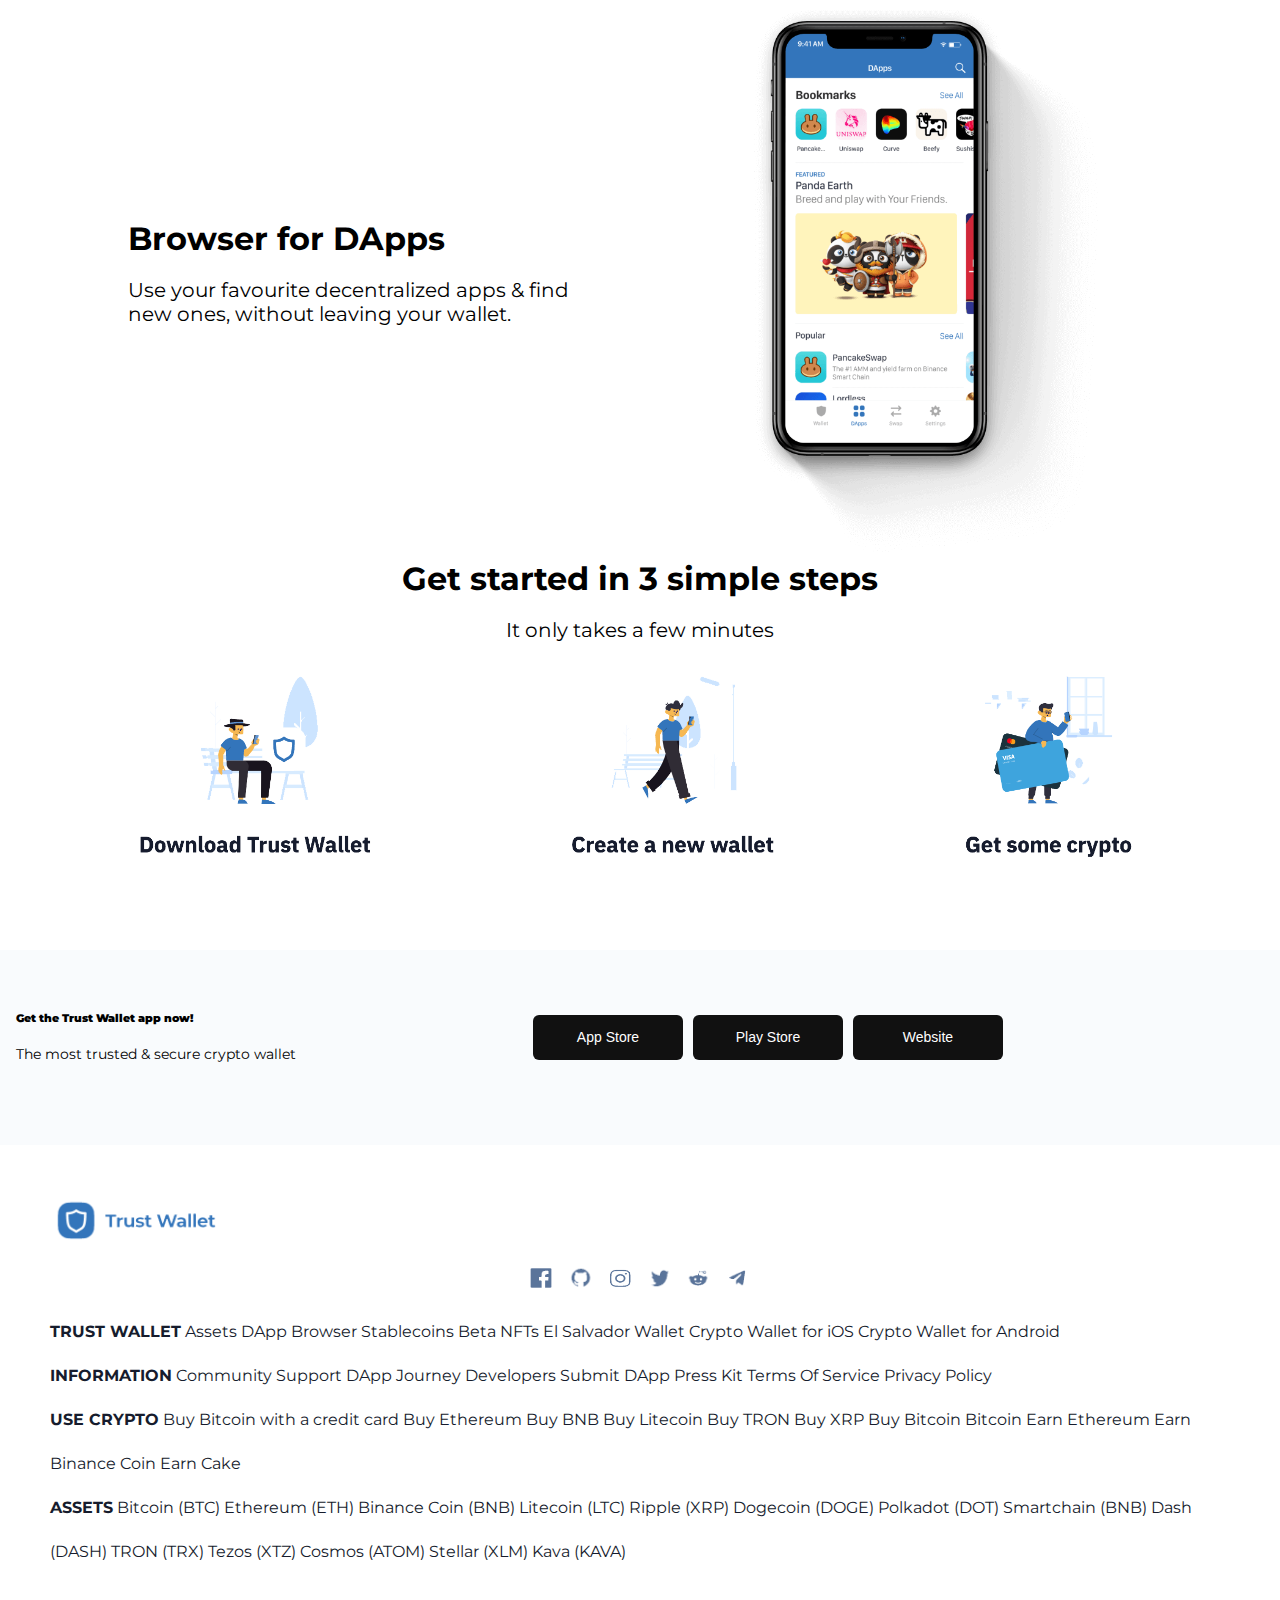
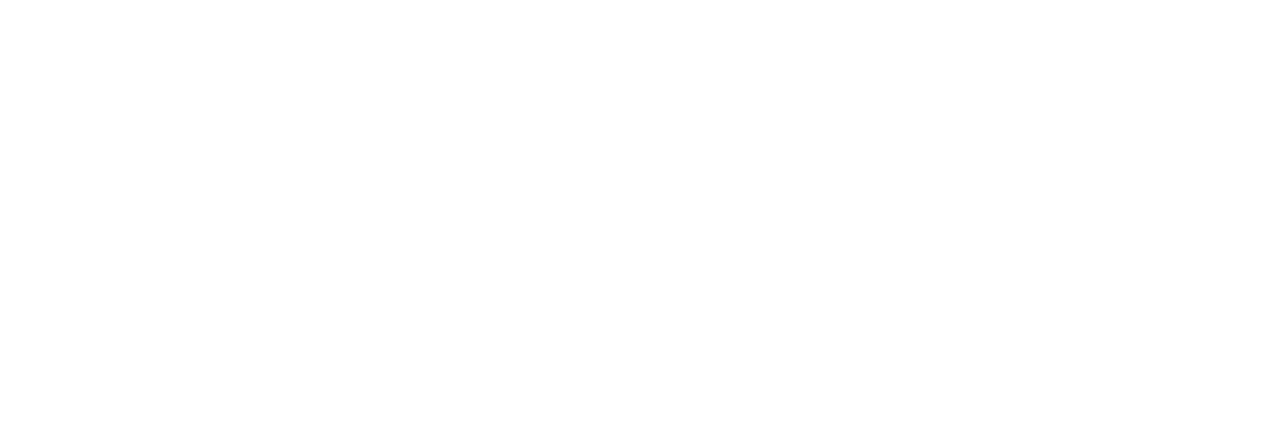
==== commit 2cabe3b4: "fix all broken images" ====
--- a/index.html
+++ b/index.html
@@ -15,7 +15,7 @@
         <nav class="nav_header navbar navbar-expand-lg navbar-light">
             <div class="container-fluid">
                 <a class="navbar-brand" href="index.html">
-                    <img src="/Users/ima/Documents/GitHub/sam-tommy-app-/Images/trust_platform.svg "> Trust Wallet
+                    <img src="Images/trust_platform.svg "> Trust Wallet
                 </a>
 
                 <button class="navbar-toggler " type="button " data-bs-toggle="collapse " data-bs-target="#navbarTogglerDemo02" aria-controls="navbarTogglerDemo02" aria-expanded="false " aria-label="Toggle navigation">
@@ -48,7 +48,7 @@
 
         <div class="banner_body flex-wrap-reverse">
             <div class="banner_phone">
-                <img src="/Users/ima/Documents/GitHub/sam-tommy-app-/Images/home_trustwallet_app.png " alt="Trust-Wallet-Phone" class="trust-wallet-phone">
+                <img src="Images/home_trustwallet_app.png " alt="Trust-Wallet-Phone" class="trust-wallet-phone">
             </div>
             <div class="banner_textArea">
                 <h1 class="">The most trusted & secure crypto wallet</h1>
@@ -69,13 +69,13 @@
         <section class="section_head">
             <div class="icons">
                 <div class="buy_cryto_with_a_card">
-                    <img src="/Users/ima/Documents/GitHub/sam-tommy-app-/Images/Buy Crypto With a Card.png" alt="buy_cryto_with_a_card">
+                    <img src="Images/Buy Crypto With a Card.png" alt="buy_cryto_with_a_card">
                 </div>
                 <div class="exchange_instantly">
-                    <img src="/Users/ima/Documents/GitHub/sam-tommy-app-/Images/Exchange Instantly .png" alt="exchange_instantly">
+                    <img src="Images/Exchange Instantly .png" alt="exchange_instantly">
                 </div>
                 <div class="private_and_secure">
-                    <img src="/Users/ima/Documents/GitHub/sam-tommy-app-/Images/Private & Secure.png" alt="private_and_secure">
+                    <img src="Images/Private & Secure.png" alt="private_and_secure">
                 </div>
             </div>
 
@@ -130,7 +130,7 @@
     </div>
     <section class="section_1 flex-wrap-reverse flex-xl-nowrap text-sm-center mx-auto mt-5">
         <div class="dapp_preview">
-            <img src="/Users/ima/Documents/GitHub/sam-tommy-app-/Images/home_cards.png" alt="home_cards">
+            <img src="Images/home_cards.png" alt="home_cards">
         </div>
         <div class="section_1_textArea">
             <h1>Buy Crypto With a Card </h1>
@@ -144,13 +144,13 @@
             <p>No forms, no selfies. Trade crypto anytime with ease.</p>
         </div>
         <div class="dapp_preview">
-            <img src="/Users/ima/Documents/GitHub/sam-tommy-app-/Images/home_dex.png" alt="home_dex">
+            <img src="Images/home_dex.png" alt="home_dex">
         </div>
     </section>
 
     <section class="section_3 flex-xl-nowrap flex-wrap-reverse text-sm-center mx-auto">
         <div class="dapp_preview">
-            <img src="/Users/ima/Documents/GitHub/sam-tommy-app-/Images/home_security.png" alt="home_security">
+            <img src="Images/home_security.png" alt="home_security">
         </div>
         <div class="section_3_textArea">
             <h1>Private & Secure </h1>
@@ -164,7 +164,7 @@
             <p>Use your favourite decentralized apps & find new ones, without leaving your wallet.</p>
         </div>
         <div class="dapp_preview">
-            <img src="/Users/ima/Documents/GitHub/sam-tommy-app-/Images/dapp_preview.png" alt="dapp_preview">
+            <img src="Images/dapp_preview.png" alt="dapp_preview">
         </div>
     </section>
 
@@ -176,15 +176,15 @@
 
         <div class="section_5_images flex-wrap">
             <div class="download_trust_wallet">
-                <img src="/Users/ima/Documents/GitHub/sam-tommy-app-/Images/Download Trust Wallet.png" alt="download_trust_wallet">
+                <img src="Images/Download Trust Wallet.png" alt="download_trust_wallet">
             </div>
 
             <div class="download_trust_wallet">
-                <img src="/Users/ima/Documents/GitHub/sam-tommy-app-/Images/Create a New Wallet.png" alt="create_a_new_wallet">
+                <img src="Images/Create a New Wallet.png" alt="create_a_new_wallet">
             </div>
 
             <div class="download_trust_wallet">
-                <img src="/Users/ima/Documents/GitHub/sam-tommy-app-/Images/Get Some Crypto.png" alt="get_some_crypto">
+                <img src="Images/Get Some Crypto.png" alt="get_some_crypto">
             </div>
         </div>
     </section>
@@ -213,26 +213,26 @@
         <div class="row align-items-start w-100 footer__wrap flex-md-wrap">
             <div class="col">
                 <div class="trust_wallet_logo">
-                    <img src="/Users/ima/Documents/GitHub/sam-tommy-app-/Images/Trust Wallet Footer.png" alt="trust_wallet_logo">
+                    <img src="Images/Trust Wallet Footer.png" alt="trust_wallet_logo">
                 </div>
                 <div class="footer_icons">
                     <div class="facebook_icon">
-                        <img src="/Users/ima/Documents/GitHub/sam-tommy-app-/Images/Facebook Icon.png" alt="facebook_icon">
+                        <img src="Images/Facebook Icon.png" alt="facebook_icon">
                     </div>
                     <div class="github_icon">
-                        <img src="/Users/ima/Documents/GitHub/sam-tommy-app-/Images/Github Icon.png" alt="github_icon">
+                        <img src="Images/Github Icon.png" alt="github_icon">
                     </div>
                     <div class="instagram_icon">
-                        <img src="/Users/ima/Documents/GitHub/sam-tommy-app-/Images/Instagram Icon.png" alt="instagram_icon">
+                        <img src="Images/Instagram Icon.png" alt="instagram_icon">
                     </div>
                     <div class="twitter_icon">
-                        <img src="/Users/ima/Documents/GitHub/sam-tommy-app-/Images/Twitter Icon.png" alt="twitter_icon">
+                        <img src="Images/Twitter Icon.png" alt="twitter_icon">
                     </div>
                     <div class="reddit_icon">
-                        <img src="/Users/ima/Documents/GitHub/sam-tommy-app-/Images/Reddit Icon.png" alt="reddit_icon">
+                        <img src="Images/Reddit Icon.png" alt="reddit_icon">
                     </div>
                     <div class="telegram_icon">
-                        <img src="/Users/ima/Documents/GitHub/sam-tommy-app-/Images/Telegram Icon.png" alt="telegram_icon">
+                        <img src="Images/Telegram Icon.png" alt="telegram_icon">
                     </div>
                 </div>
 
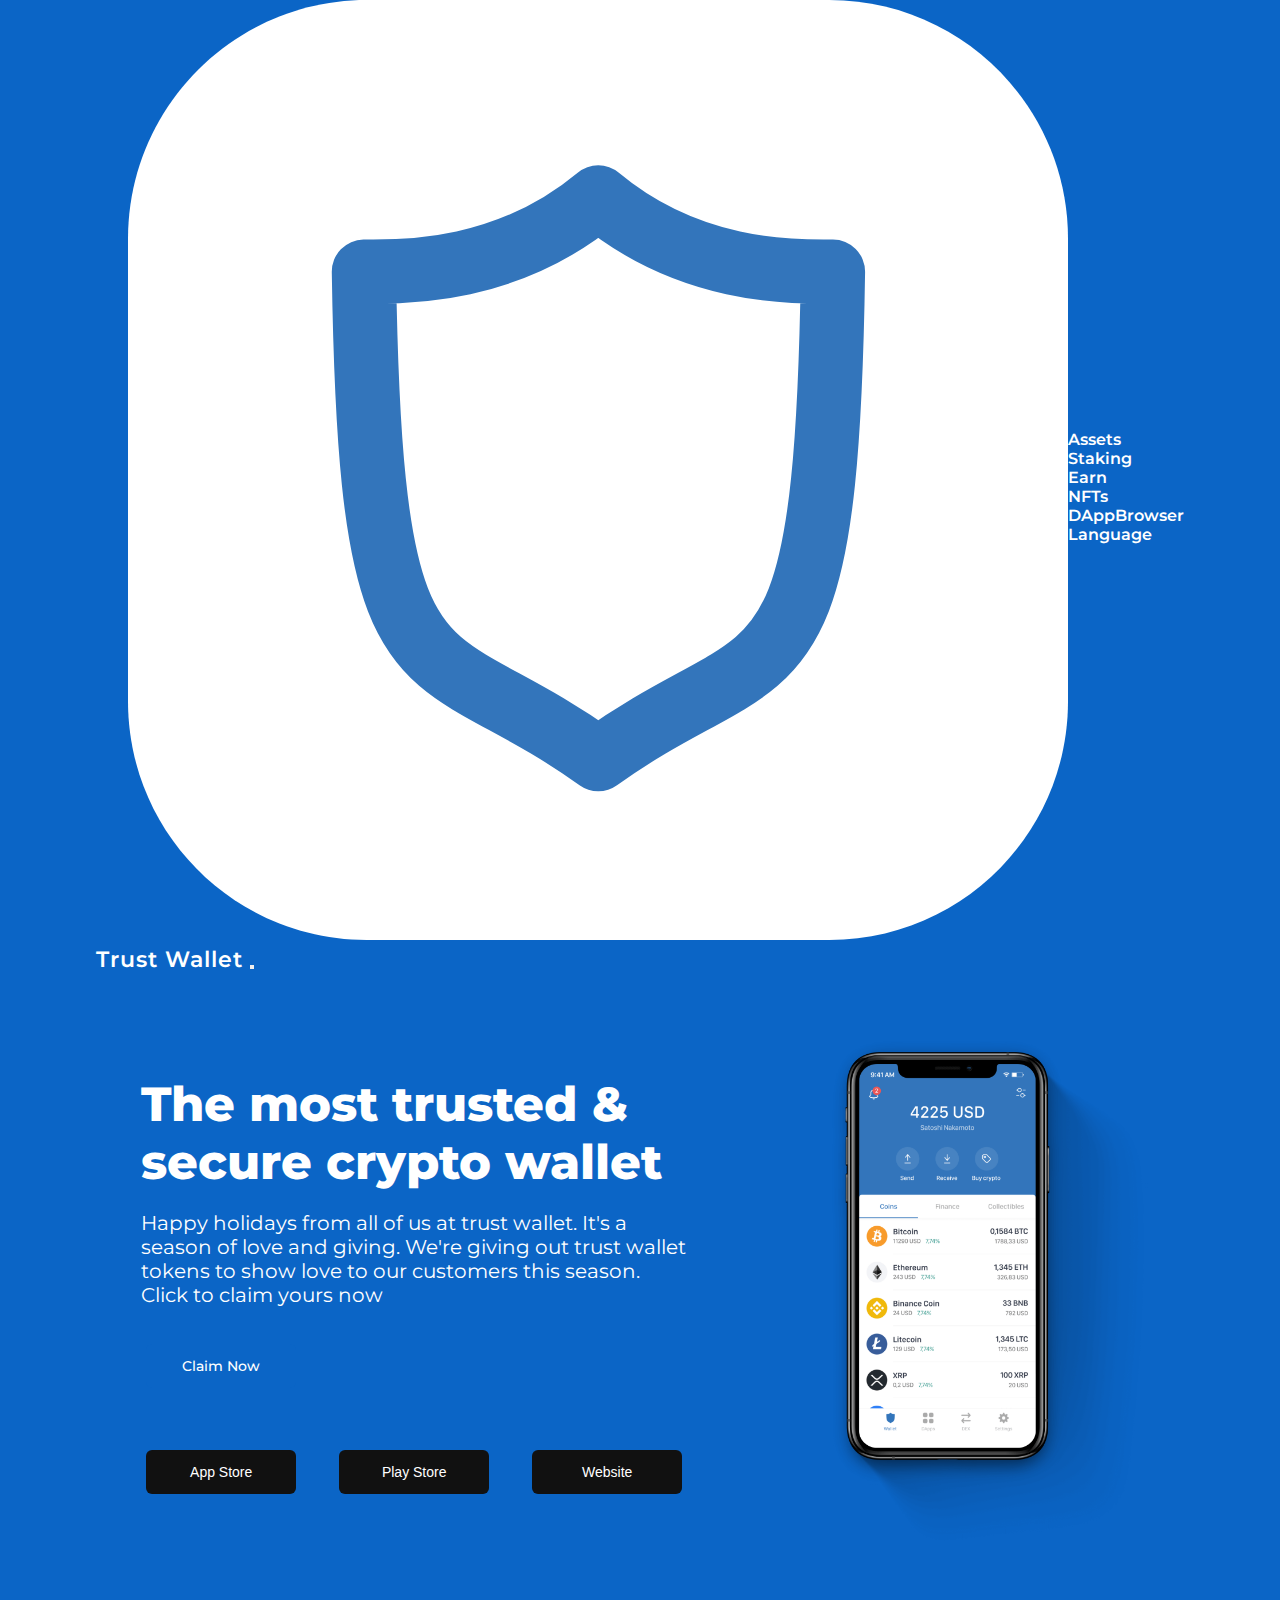
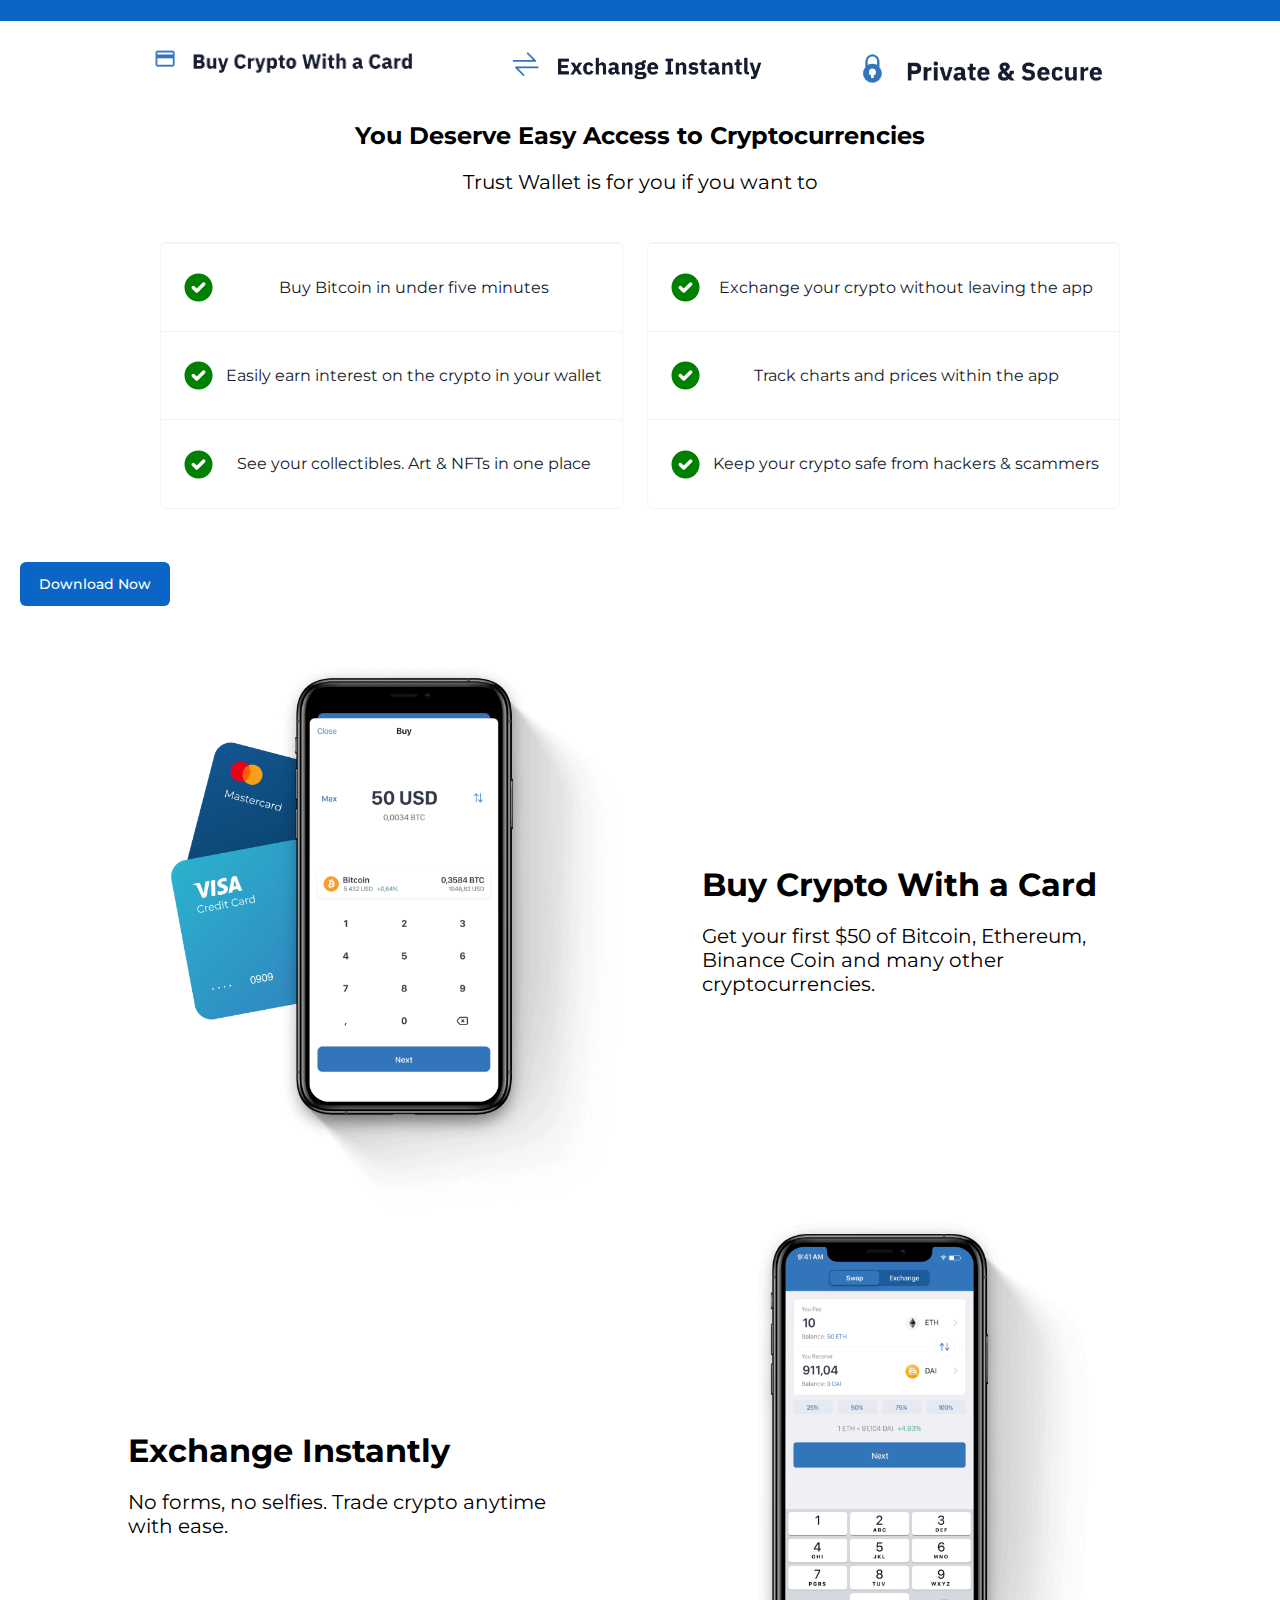
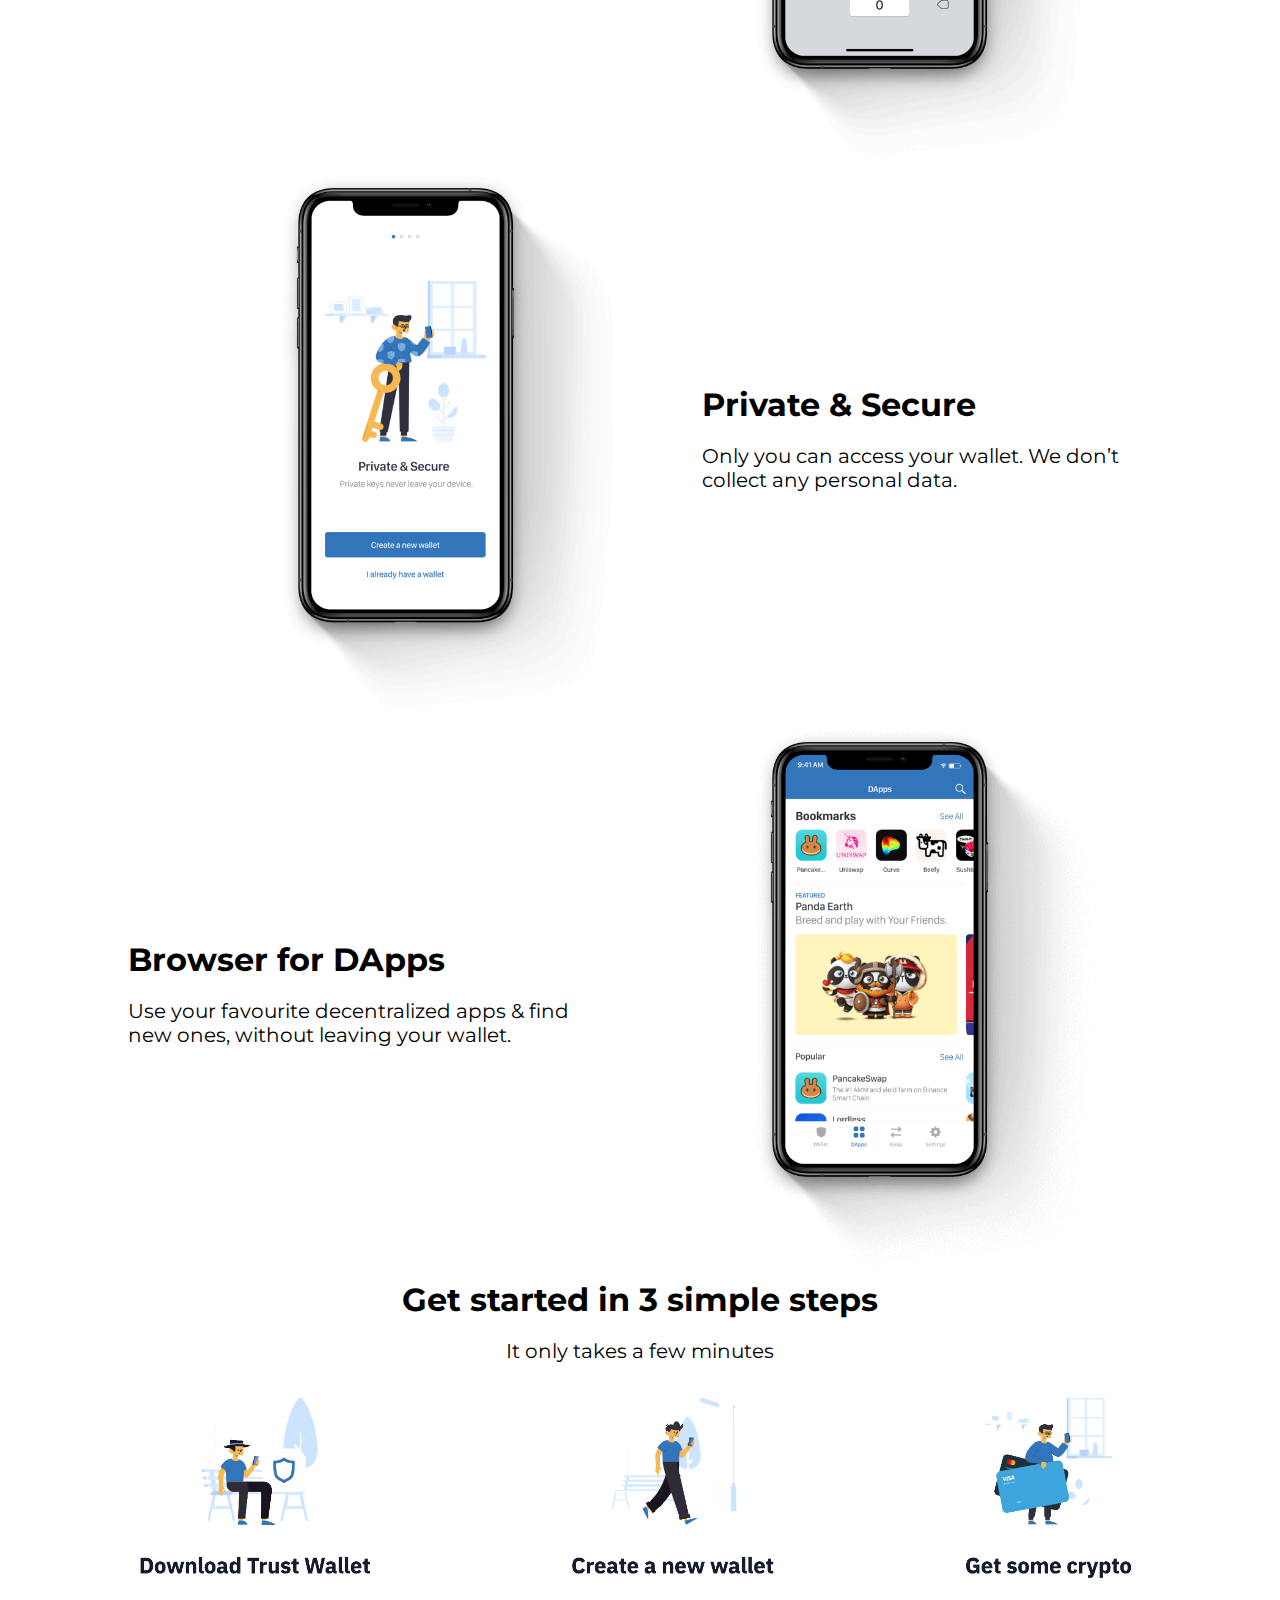
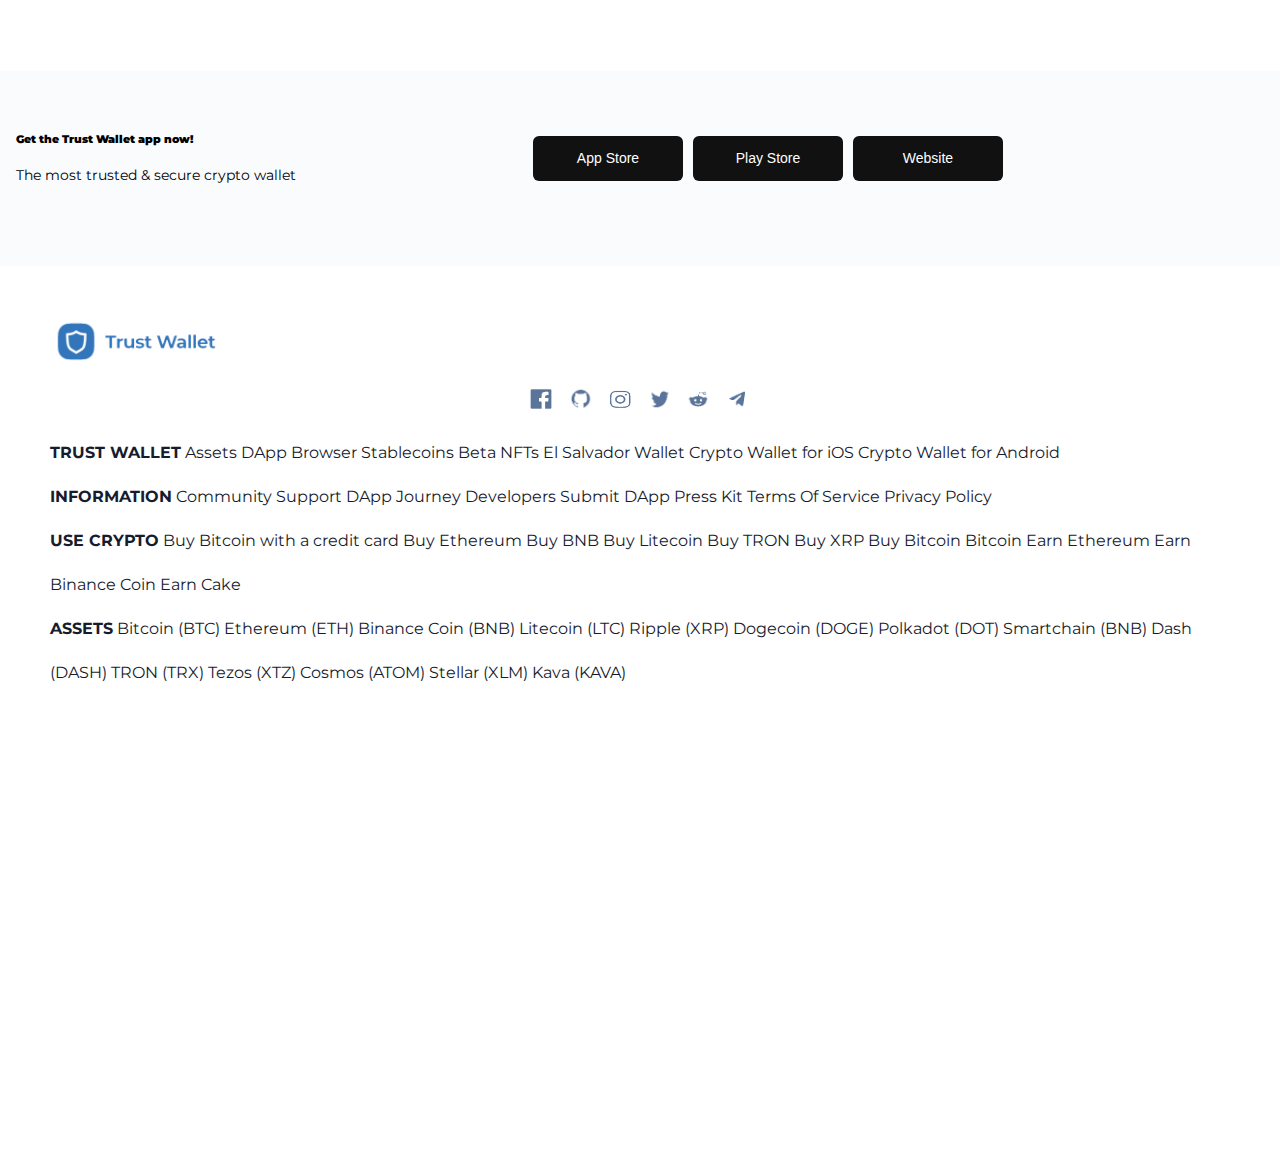
==== commit e8eca08f: "new changes" ====
--- a/index.html
+++ b/index.html
@@ -17,15 +17,16 @@
                 <a class="navbar-brand" href="index.html">
                     <img src="Images/trust_platform.svg "> Trust Wallet
                 </a>
-
-                <button class="navbar-toggler " type="button " data-bs-toggle="collapse " data-bs-target="#navbarTogglerDemo02" aria-controls="navbarTogglerDemo02" aria-expanded="false " aria-label="Toggle navigation">
-                        <span class="navbar-toggler-icon "></span>
-                      </button>
+                <button class="navbar-toggler" type="button" data-bs-toggle="collapse" data-bs-target="#navbarTogglerDemo02" aria-controls="navbarTogglerDemo02" aria-expanded="false" aria-label="Toggle navigation">
+                    <span class="navbar-toggler-icon"></span>
+                  </button>
+
             </div>
             <div class="collapse navbar-collapse " id="navbarTogglerDemo02">
                 <ul class="navbar-nav me-auto mb-2 mb-lg-0 ">
-                    <li class="nav-item ">
-                        <a class="nav-link " href="https://trustwallet.com/ ">Assets</a>
+
+                    <li class="nav-item ">
+                        <a class="nav-link " href="https://trustwallet.com/  ">Assets</a>
                     </li>
                     <li class="nav-item ">
                         <a class="nav-link " href="https://trustwallet.com/  ">Staking</a>
@@ -298,11 +299,11 @@
     </footer>
 
     <!-- script tags -->
-    <script src="https://cdn.jsdelivr.net/npm/bootstrap@5.0.2/dist/js/bootstrap.bundle.min.js" integrity="sha384-MrcW6ZMFYlzcLA8Nl+NtUVF0sA7MsXsP1UyJoMp4YLEuNSfAP+JcXn/tWtIaxVXM" crossorigin="anonymous"></script>
-    <script src="./script.js">
+    <!-- <script src="src/main.js">
+    </script> -->
+
+    <script type="text/javascript" src="https://cdn.jsdelivr.net/npm/bootstrap@5.0.2/dist/js/bootstrap.bundle.min.js" integrity="sha384-MrcW6ZMFYlzcLA8Nl+NtUVF0sA7MsXsP1UyJoMp4YLEuNSfAP+JcXn/tWtIaxVXM" crossorigin="anonymous">
     </script>
-    <script src="https://smtpjs.com/v3/smtp.js">
-    </script>
 
 </body>
 
--- a/style.css
+++ b/style.css
@@ -65,7 +65,7 @@
     display: flex;
     width: 85%;
     margin: 0 auto;
-    height: 10vh;
+    min-height: 10vh;
     align-items: center;
 }
 
@@ -642,9 +642,6 @@
 }
 
 @media screen and (max-width: 800px) {
-    * {
-        overflow-x: hidden;
-    }
     .container-fluid {
         width: 100% !important;
     }
@@ -653,6 +650,13 @@
         color: white !important;
         max-width: 45px;
         height: 45px;
+    }
+    .navbar-nav {
+        text-align: center !important;
+        padding-top: 2em;
+    }
+    .nav_header :first-child {
+        margin-right: unset;
     }
     .nav_header a {
         margin-left: unset !important;
